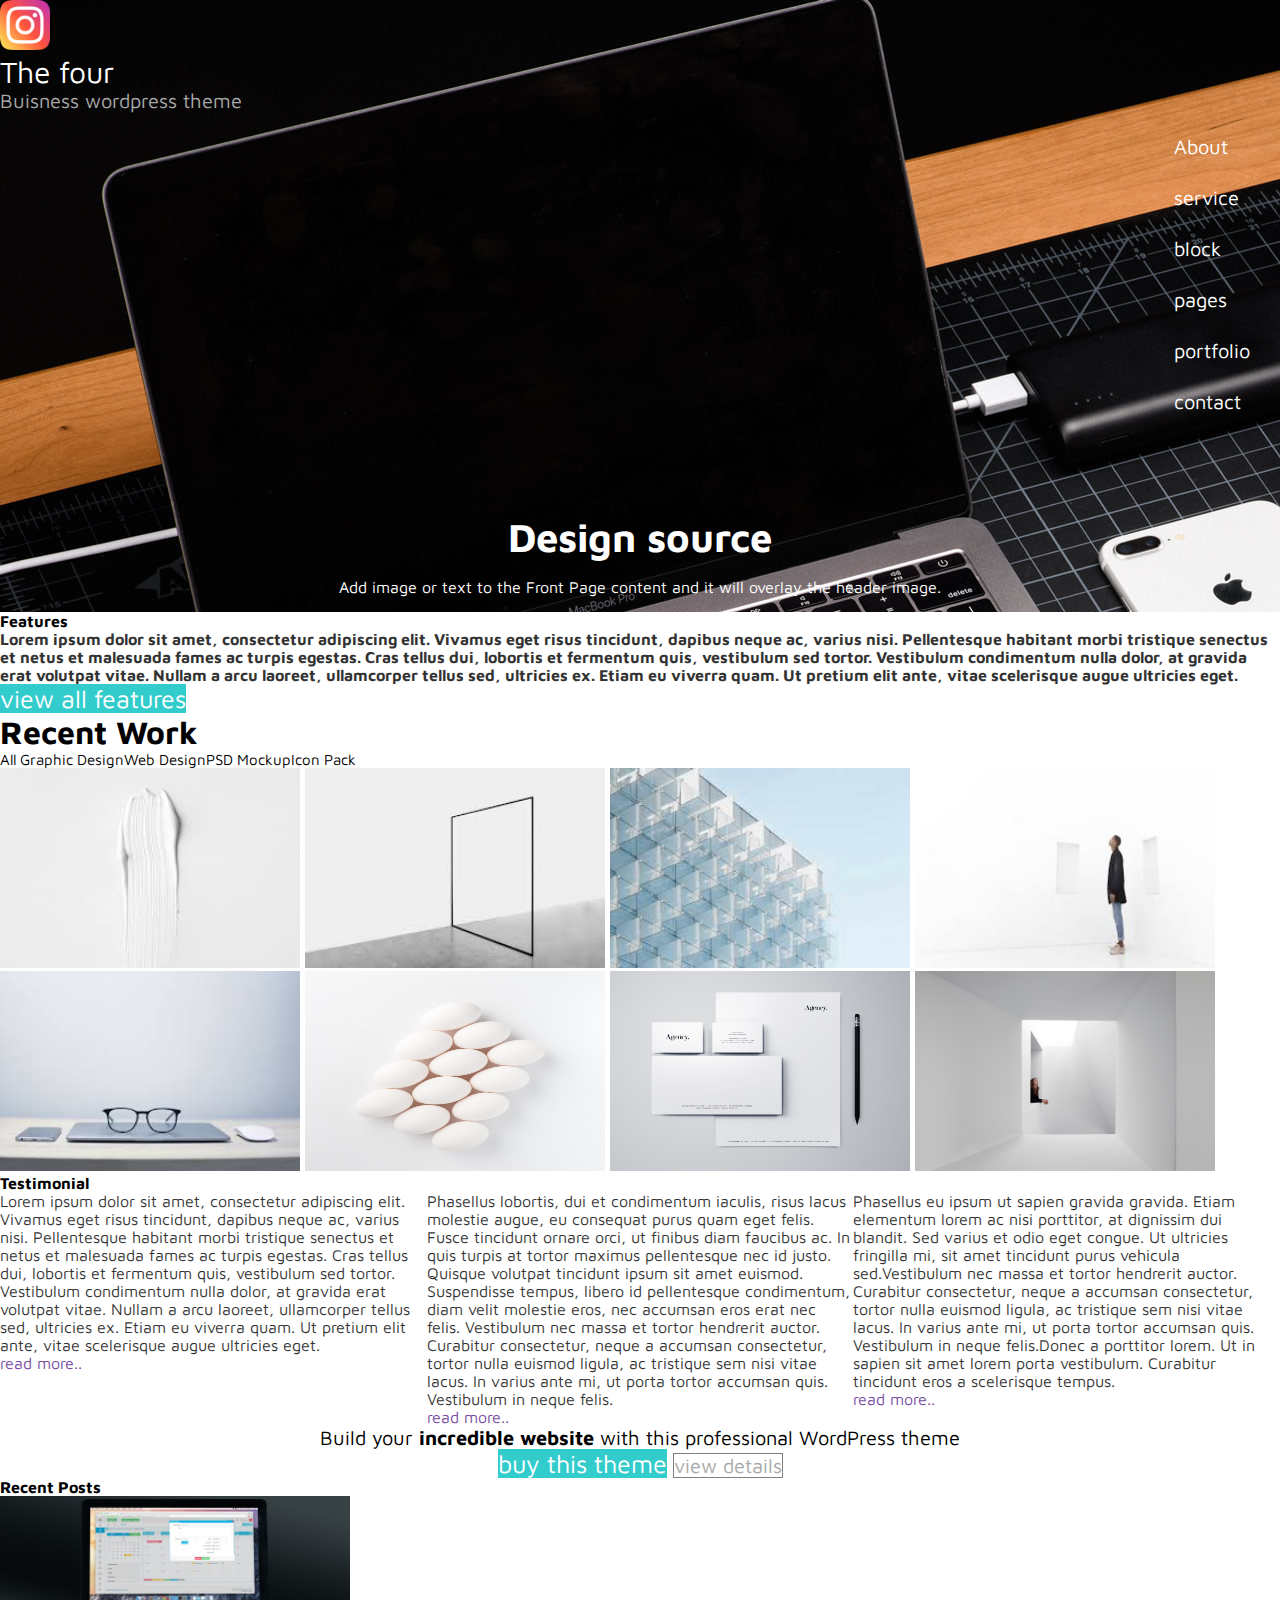
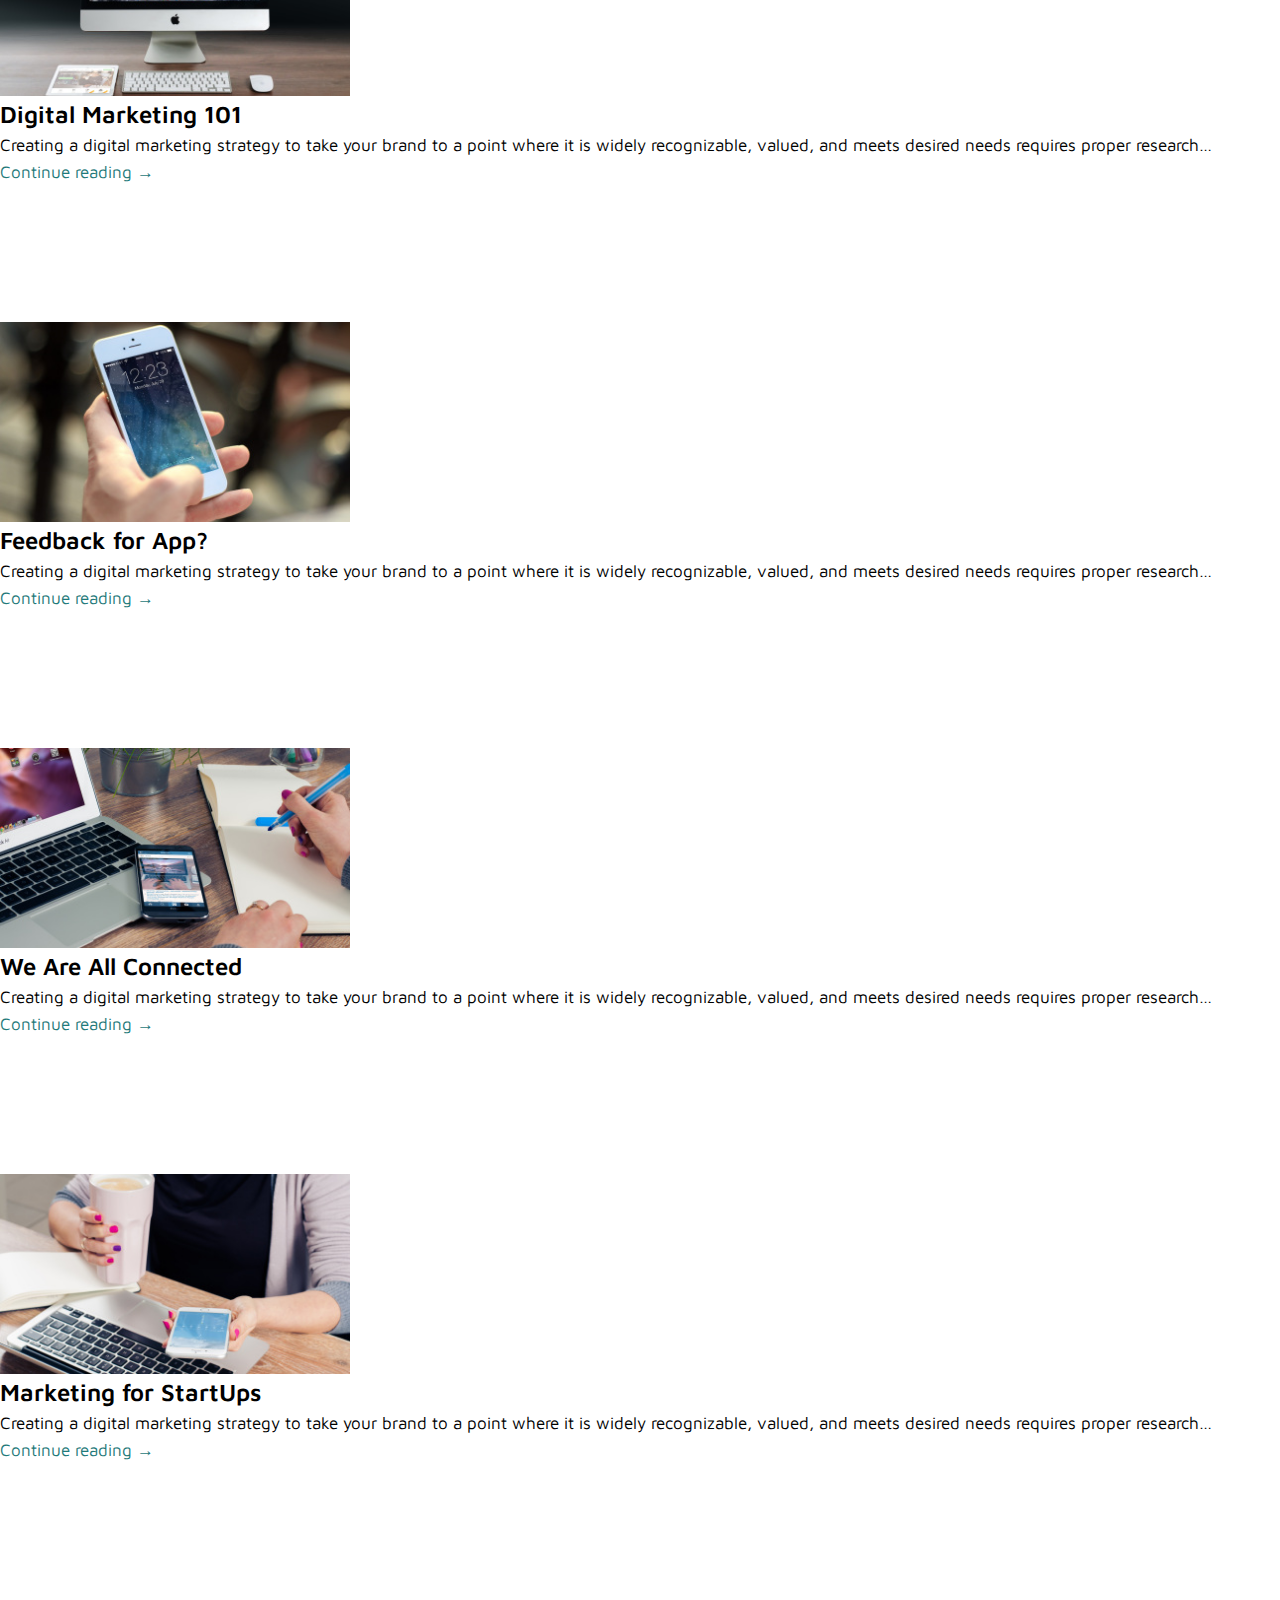
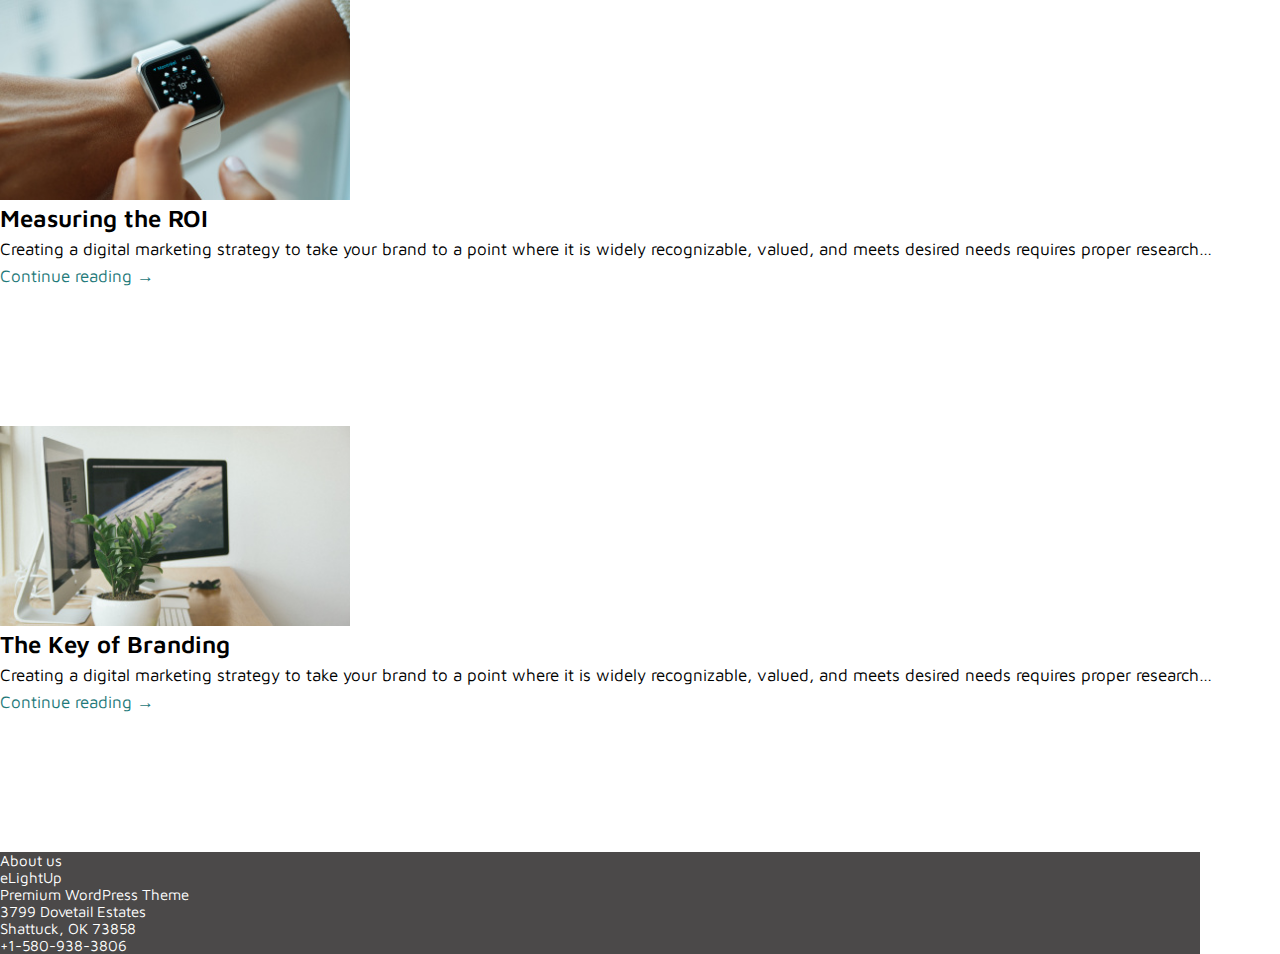
==== ex2/index.html @ 0f2da792 "ex2" ====
﻿<!DOCTYPE html>
<html>

<head>
	<title>Template1</title>
	<link rel="stylesheet" type="text/css" href="style.css">
	<link href="https://fonts.googleapis.com/css?family=Abel|Abril+Fatface|Maven+Pro&display=swap" rel="stylesheet">
	<link href="https://fonts.googleapis.com/css?family=Catamaran:200,300,400,700&display=swap" rel="stylesheet">
</head>

<body>
	<header>
		<nav>
			<ul class="logo-nav">
				<li><a href="index.html"><img width="50" height="50" class="logo-img"
							src="./res/instagram.png"></a>
				</li>
				<li>
					<p id="name-afterlogo">The four</p>
					<p id="desc-after-logo">Buisness wordpress theme</p>
				</li>
			</ul>
			<ul class="nav-bar">
				<li class="nav-btn" class="margin-list"><a href="">About</a></li>
				<li><a class="nav-btn" href="">service</a></li>
				<li><a class="nav-btn" href="">block</a></li>
				<li><a class="nav-btn" href="">pages</a></li>
				<li><a class="nav-btn" href="">portfolio</a></li>
				<li><a class="nav-btn" href="">contact</a></li>
			</ul>

		</nav>
		<section class="head">
			<div>
				<h1>Design source</h1>
				<p>Add image or text to the Front Page content and it will overlay the header image.</p>
			</div>
		</section>

	</header>
	<main>


		<section class="title">
			<h2>Features</h2>
			<section><strong>Lorem ipsum dolor sit amet, consectetur adipiscing elit. Vivamus eget risus tincidunt,
					dapibus neque ac, varius nisi. Pellentesque habitant morbi tristique senectus et netus et malesuada
					fames ac turpis egestas. Cras tellus dui, lobortis et fermentum quis, vestibulum sed tortor.
					Vestibulum condimentum nulla dolor, at gravida erat volutpat vitae. Nullam a arcu laoreet,
					ullamcorper tellus sed, ultricies ex. Etiam eu viverra quam. Ut pretium elit ante, vitae scelerisque
					augue ultricies eget.</strong></section>
			<p>
				<a class="button" href="features.html">view all features</a>
			</p>
		</section>


		<section class="gallery">
			<h2>Recent Work</h2>
			<div class="menu">All Graphic DesignWeb DesignPSD MockupIcon Pack</div>
			<div class="photo">

				<a href=""><img width="300" height="200"
						src="./res/image1.jpg"></a>
				<a href=""><img width="300" height="200"
						src="./res/image2.jpg"></a>
				<a href=""><img width="300" height="200"
						src="./res/image3.jpg"></a>
				<a href=""><img width="300" height="200"
						src="./res/image4.jpg"></a><br>
				<a href=""><img width="300" height="200"
						src="./res/image5.jpg"></a>
				<a href=""><img width="300" height="200"
						src="./res/image6.jpg"></a>
				<a href=""><img width="300" height="200"
						src="./res/image7.jpg"></a>
				<a href=""><img width="300" height="200"
						src="./res/image8.jpg"></a>

			</div>
		</section>


		<section class="title">
			<h2>Testimonial</h2>
			<section class="testimonial">
				<div>
					<p>Lorem ipsum dolor sit amet, consectetur adipiscing elit. Vivamus eget risus tincidunt, dapibus
						neque ac, varius nisi. Pellentesque habitant morbi tristique senectus et netus et malesuada
						fames ac turpis egestas. Cras tellus dui, lobortis et fermentum quis, vestibulum sed tortor.
						Vestibulum condimentum nulla dolor, at gravida erat volutpat vitae. Nullam a arcu laoreet,
						ullamcorper tellus sed, ultricies ex. Etiam eu viverra quam. Ut pretium elit ante, vitae
						scelerisque augue ultricies eget. </p>
					<a href="">read more..</a>
				</div>
				<div>
					<p>Phasellus lobortis, dui et condimentum iaculis, risus lacus molestie augue, eu consequat purus
						quam eget felis. Fusce tincidunt ornare orci, ut finibus diam faucibus ac. In quis turpis at
						tortor maximus pellentesque nec id justo. Quisque volutpat tincidunt ipsum sit amet euismod.
						Suspendisse tempus, libero id pellentesque condimentum, diam velit molestie eros, nec accumsan
						eros erat nec felis. Vestibulum nec massa et tortor hendrerit auctor. Curabitur consectetur,
						neque a accumsan consectetur, tortor nulla euismod ligula, ac tristique sem nisi vitae lacus. In
						varius ante mi, ut porta tortor accumsan quis. Vestibulum in neque felis. </p>
					<a href="">read more..</a>
				</div>
				<div>
					<p>Phasellus eu ipsum ut sapien gravida gravida. Etiam elementum lorem ac nisi porttitor, at
						dignissim dui blandit. Sed varius et odio eget congue. Ut ultricies fringilla mi, sit amet
						tincidunt purus vehicula sed.Vestibulum nec massa et tortor hendrerit auctor. Curabitur
						consectetur, neque a accumsan consectetur, tortor nulla euismod ligula, ac tristique sem nisi
						vitae lacus. In varius ante mi, ut porta tortor accumsan quis. Vestibulum in neque felis.Donec a
						porttitor lorem. Ut in sapien sit amet lorem porta vestibulum. Curabitur tincidunt eros a
						scelerisque tempus.</p>
					<a href="">read more..</a>
				</div>
			</section>

		</section>


		<section class="call-to-action">
			<p>Build your <b>incredible website</b> with this professional WordPress theme</p>
			<p>
				<a class="button" href="features.html">buy this theme</a>
				<a class="button-transparent" href="features.html">view details</a>
			</p>
		</section>


		<section class="title">
			<h2>Recent Posts</h2>
		</section>


		<div class="wrapper">
			<div class="colomn-one-third">
				<div>
					<img width="350" height="200"
						src="./res/blog-1.jpg">
				</div>
				<div class="link-title-div">
					<a class="link-title" href="">Digital Marketing 101</a>
				</div>

				<div class="p-div">
					<p>
						Creating a digital marketing strategy to take your brand to a point where it is widely
						recognizable, valued, and meets desired needs requires proper research…
					</p>
				</div>
				<div>
					<a class="con-reading" href="">Continue reading →</a>

				</div>
			</div>

			<div class="colomn-one-third">
				<div>
					<img width="350" height="200"
						src="./res/blog-2.jpg">
				</div>
				<div class="link-title-div">
					<a class="link-title" href="">Feedback for App?</a>
				</div>

				<div class="p-div">
					<p>
						Creating a digital marketing strategy to take your brand to a point where it is widely
						recognizable, valued, and meets desired needs requires proper research…
					</p>
				</div>
				<div>
					<a class="con-reading" href="">Continue reading →</a>

				</div>
			</div>

			<div class="colomn-one-third">
				<div>
					<img width="350" height="200"
						src="./res/blog-3.jpg">
				</div>
				<div class="link-title-div">
					<a class="link-title" href="">We Are All Connected</a>
				</div>

				<div class="p-div">
					<p>
						Creating a digital marketing strategy to take your brand to a point where it is widely
						recognizable, valued, and meets desired needs requires proper research…
					</p>
				</div>
				<div>
					<a class="con-reading" href="">Continue reading →</a>

				</div>
			</div>



			<div class="colomn-one-third">
				<div>
					<img width="350" height="200"
						src="./res/blog-4.jpg">
				</div>
				<div class="link-title-div">
					<a class="link-title" href="">Marketing for StartUps</a>
				</div>

				<div class="p-div">
					<p>
						Creating a digital marketing strategy to take your brand to a point where it is widely
						recognizable, valued, and meets desired needs requires proper research…
					</p>
				</div>
				<div>
					<a class="con-reading" href="">Continue reading →</a>

				</div>
			</div>



			<div class="colomn-one-third">
				<div>
					<img width="350" height="200"
						src="./res/blog-5.jpg">
				</div>
				<div class="link-title-div">
					<a class="link-title" href="">Measuring the ROI</a>
				</div>

				<div class="p-div">
					<p>
						Creating a digital marketing strategy to take your brand to a point where it is widely
						recognizable, valued, and meets desired needs requires proper research…
					</p>
				</div>
				<div>
					<a class="con-reading" href="">Continue reading →</a>

				</div>
			</div>



			<div class="colomn-one-third">
				<div>
					<img width="350" height="200"
						src="./res/blog-6.jpg">
				</div>
				<div class="link-title-div">
					<a class="link-title" href="">The Key of Branding</a>
				</div>

				<div class="p-div">
					<p>
						Creating a digital marketing strategy to take your brand to a point where it is widely
						recognizable, valued, and meets desired needs requires proper research…
					</p>
				</div>
				<div>
					<a class="con-reading" href="">Continue reading →</a>

				</div>
			</div>
		</div>

	</main>

	<footer>
		<div class="wrap-footer">
			<ul>
				<li>About us</li>
				<li>eLightUp</li>
				<li>Premium WordPress Theme</li>
				<li>3799 Dovetail Estates</li>
				<li>Shattuck, OK 73858</li>
				<li>+1-580-938-3806</li>
			</ul>
		</div>
	</footer>

</body>

</html>
---- ex2/style.css ----
html, body, div, span, object, iframe,
h1, h2, h3, h4, h5, h6, p, blockquote, pre,
abbr, address, cite, code,
del, dfn, em, img, ins, kbd, q, samp,
small, strong, sub, sup, var,
b, i,
dl, dt, dd, ol, ul, li,
fieldset, form, label, legend,
table, caption, tbody, tfoot, thead, tr, th, td,
article, aside, canvas, details, figcaption, figure, 
footer, header, hgroup, menu, nav, section, summary,
time, mark, audio, video {
    margin:0;
    padding:0;
    border:0;
    outline:0;
    font-size:100%;
    vertical-align:baseline;
    background:transparent;
}



/* MY CODE */
*{
    text-decoration: none;
    list-style: none;
}
header{
    height: ;  
    background-image: url('./res/1.jpg');
    background-repeat: ;
    background-position: ;
    background-size: ;
    
}
header nav{
    height: ;

}
header nav ul{
    display: ;
}
header nav ul li{
    color: grey;
    display:;
    padding:;
    font-family: Maven Pro ; 
}
header nav ul li a,p{
    color: white;
    font-size: 20px;
}
#name-afterlogo {
    font-size: 30px;
}
#desc-after-logo {
    color: darkgrey;
    
}
.nav-btn:hover{
    opacity: 0.8;
    transition:0.3s ease; 
}

.logo-img{
    width: 50px;
    height:50px;
}

header nav  .nav-bar{
    width:fit-content;
    float: right;
    margin-right: 30px;
    line-height: 50px;
    padding-top: 10px;


}
header nav  .logo-nav {
    width:fit-content;

}
.head div{
    padding-top: 400px;
    text-align: center;
    line-height: 50px;
}

section div h1{
    color: white;
    font-family: maven pro;
    font-size: 40px;
}

section div p{
    color: white;
    font-family: maven pro;
    font-size: 16px;

}


/*Main*/

main{
    height: fit-content;
    background-color: white;
    margin:;
    display: block;
}
main .title{
    padding:;
    text-align: ;
    font-family: maven pro;

}
main .title h2{
    font-size: ;
}
main .title section{
    padding-top: ;
    opacity: 0.8;
    padding-bottom: ;
    margin-bottom: ;
    display: block;
    line-height: ;
}
.button{
    margin:;
    width: ;
    text-align: ;
    font-size: 25px;
    padding:;
    color: white;
    background-color: rgba(51, 204, 204,1) ;
    border-radius: ;
    cursor:pointer;
}
.button:hover{
    background-color: #1f7a7a ;
    cursor:pointer;
    transition:0.4s ease; 
}
.button-transparent{
    margin:;
    width: ;
    text-align: ;
    font-size: ;
    padding:;
    color: darkgrey;
    background-color: rgba(51, 204, 204,0) ;
    border:1px solid grey;
    border-radius: ;
    cursor:pointer;
}
.button-transparent:hover{
    background-color: rgba(51, 204, 204,1) ;
    cursor:pointer;
    color: white;
    border:1px solid rgba(51, 204, 204,1);
    transition:0.4s ease; 
}

main .gallery{
    padding:;
    text-align: ;
    font-family: maven pro;

}
main .gallery h2{
    font-size: 32px;
}
.gallery .menu{
    padding-top: ;
    font-size: 15px;
    opacity:;
    padding-bottom: ;
}
.photo{
    display: block;
}

.title .testimonial{
    column-count: 3;
    padding-bottom: ;
    display: flex;
}
.title .testimonial p {
    color: black;
    text-align: left;

}
.title .testimonial div{
    padding-left: ;
    padding-right: ;
    width:fit-content;
    align-items: flex-start;
}
.title .testimonial a{
   float:;
}
.call-to-action {
    padding:0px;
}

.call-to-action p{
    color: black;
    font-size: ;
    padding:;
    text-align: center;
    font-family: maven pro;
}






.colomn-one-third{
    width:;
    height:426px;
    padding:;
    display: inline-block;
}
.link-title-div{
    padding:;
}
.link-title{
    font-size: 24px;
    font-family: maven pro;
    font-weight: 600;
    color: black;   
    
}
.p-div{
    padding-bottom: ;
}
.colomn-one-third div p {
    color: black;
    margin:;
    font-size: 17px;
    font-family: maven pro;
    line-height: 34px;
}
.con-reading {
    font-size: 17px;
    font-family: maven pro;
    color: #1f7a7a;
}
.wrapper {
    align-self: center;
    margin:;
}
.colomn-one-third div img{
    border-radius: ;
}

footer{
    width: calc(100% - 80px);
    height: fit-content;
    padding:;
    margin-top:;
    background-color: rgb(75, 73, 73);
    overflow:;
}
.wrap-footer{
    margin-left: ;
}
footer ul{
    width: ;
    float:;
    padding-left: ;
    color: white;
}
footer ul li {
    line-height:;
    font-size: 15px;
    font-family: maven pro;
    color:white;

}
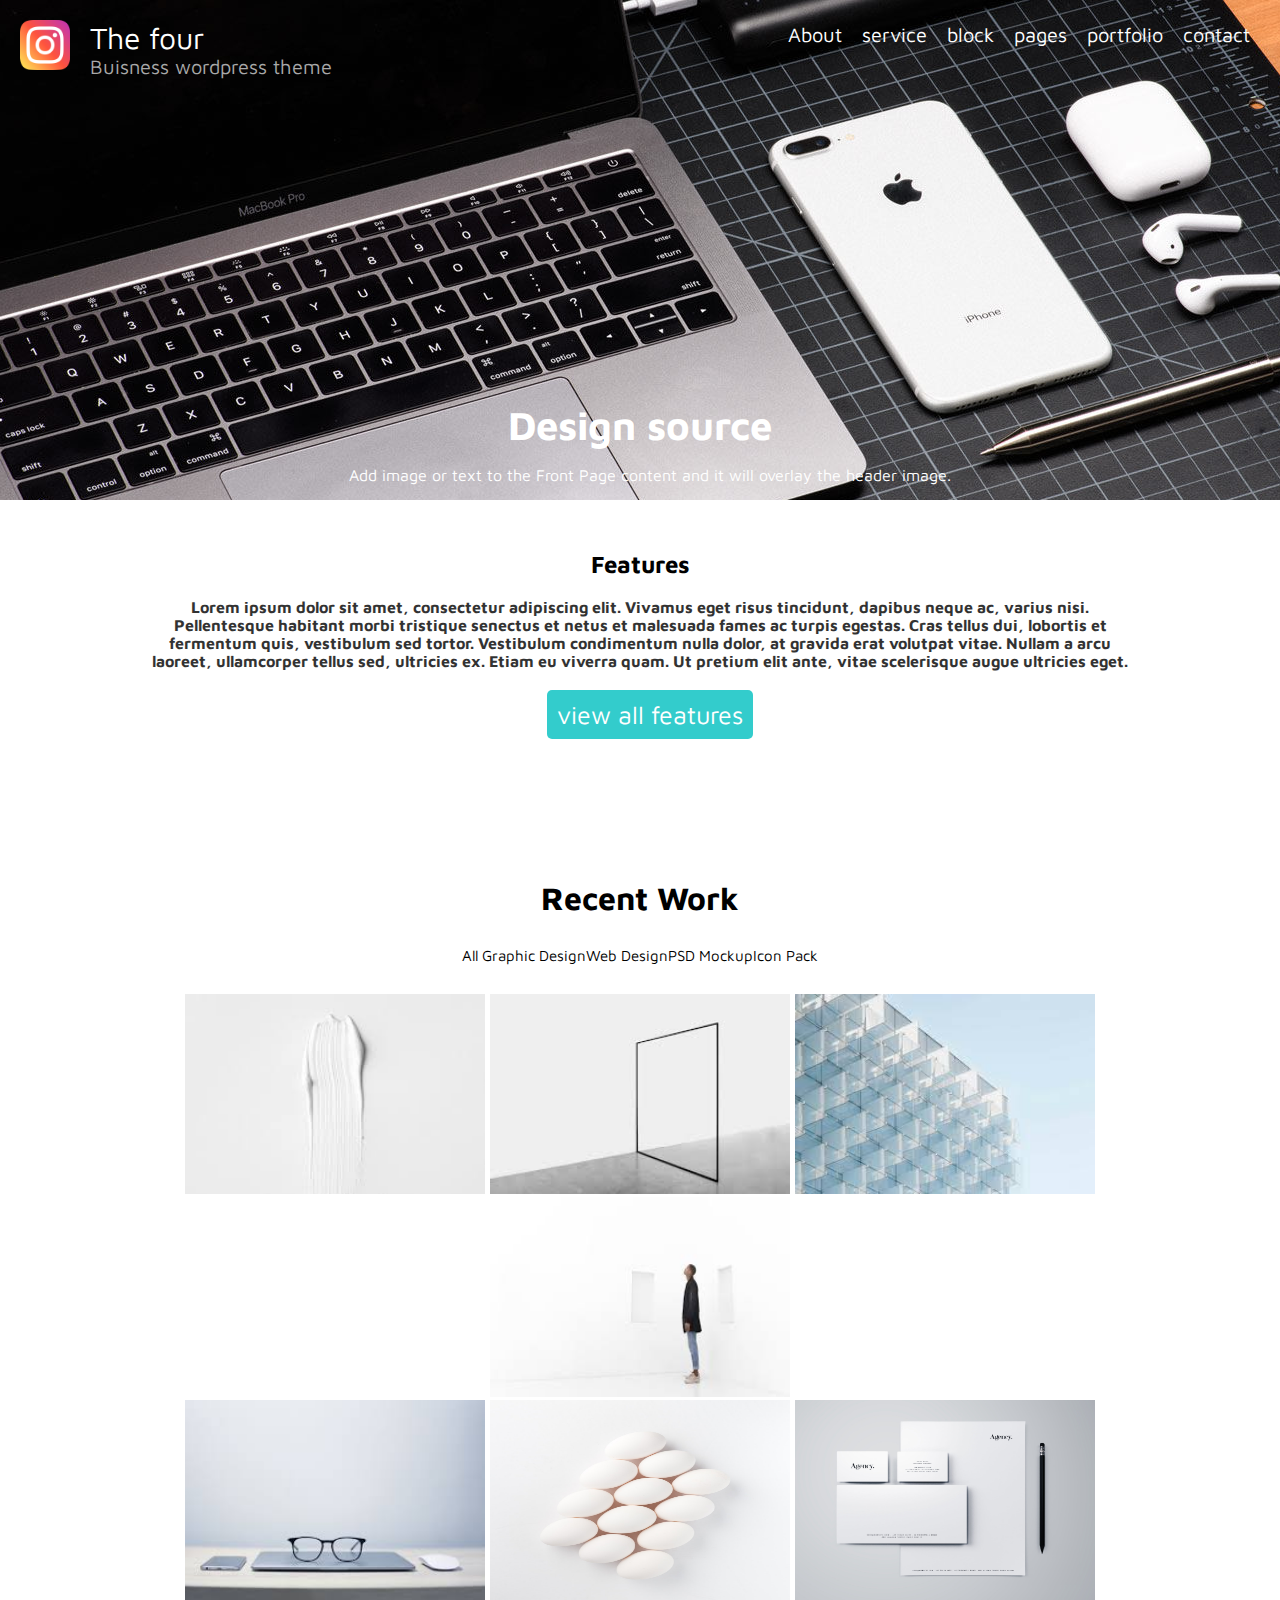
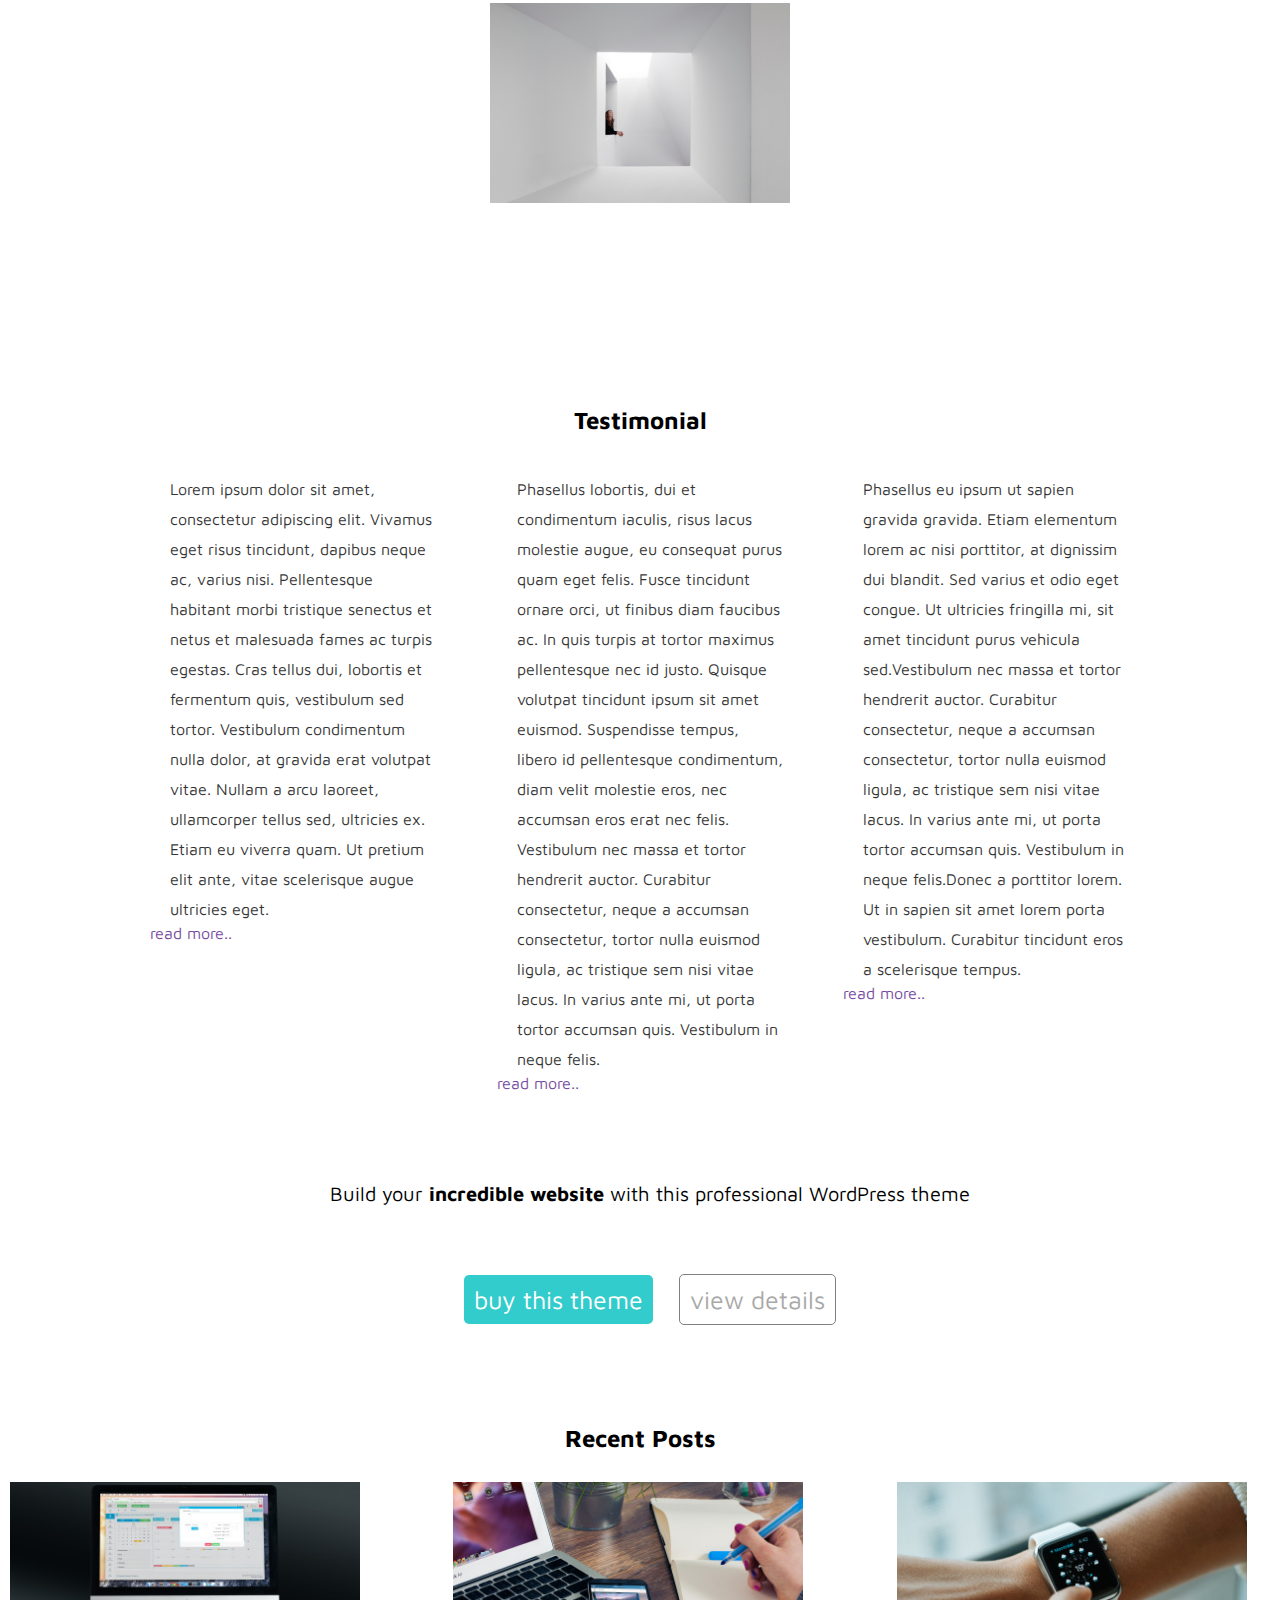
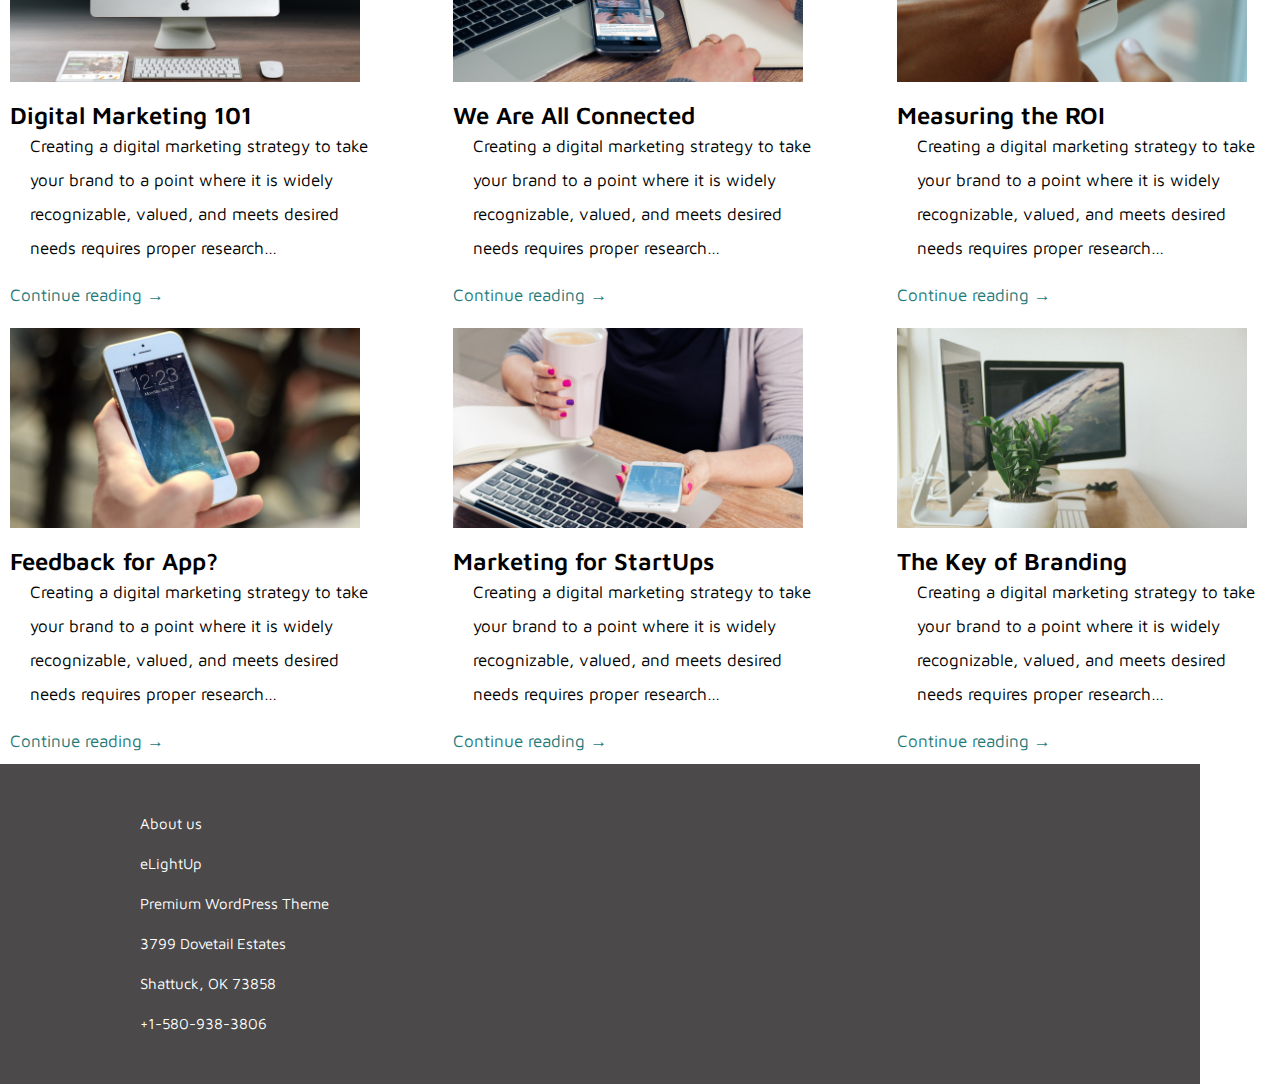
==== commit 39bb8078: "ex5" ====
--- a/ex2/index.html
+++ b/ex2/index.html
@@ -1,4 +1,4 @@
-﻿<!DOCTYPE html>
+<!DOCTYPE html>
 <html>
 
 <head>
--- a/ex2/style.css
+++ b/ex2/style.css
@@ -30,9 +30,13 @@
     height: ;  
     background-image: url('./res/1.jpg');
     background-repeat: ;
-    background-position: ;
+    background-position: center;
     background-size: ;
+    object-fit: scale-down;
     
+}
+h2,section{
+    text-align : center;
 }
 header nav{
     height: ;
@@ -46,13 +50,16 @@
     display:;
     padding:;
     font-family: Maven Pro ; 
+    float: left;
 }
 header nav ul li a,p{
     color: white;
     font-size: 20px;
+    margin-left: 20px;
 }
 #name-afterlogo {
     font-size: 30px;
+    padding-top: 20px;
 }
 #desc-after-logo {
     color: darkgrey;
@@ -66,6 +73,7 @@
 .logo-img{
     width: 50px;
     height:50px;
+    padding-top: 20px;
 }
 
 header nav  .nav-bar{
@@ -116,26 +124,34 @@
 
 }
 main .title h2{
-    font-size: ;
+    font-size: 1.5em;
+    text-align: center;
+    padding:50px 100px 20px 100px;
+
 }
 main .title section{
     padding-top: ;
     opacity: 0.8;
-    padding-bottom: ;
+    padding-bottom: 30px;
     margin-bottom: ;
     display: block;
     line-height: ;
-}
+    text-align: center;
+    margin-left: 150px;
+    margin-right:150px;
+
+}
+
 .button{
-    margin:;
-    width: ;
-    text-align: ;
+    margin: 10px;
+    text-align: center;
     font-size: 25px;
-    padding:;
+    padding:10px;
     color: white;
     background-color: rgba(51, 204, 204,1) ;
-    border-radius: ;
+    border-radius: 5px;
     cursor:pointer;
+
 }
 .button:hover{
     background-color: #1f7a7a ;
@@ -143,15 +159,15 @@
     transition:0.4s ease; 
 }
 .button-transparent{
-    margin:;
+    margin: 10px;
     width: ;
-    text-align: ;
-    font-size: ;
-    padding:;
+    text-align: center;
+    font-size: 25px;
+    padding:10px;
     color: darkgrey;
     background-color: rgba(51, 204, 204,0) ;
     border:1px solid grey;
-    border-radius: ;
+    border-radius: 5px ;
     cursor:pointer;
 }
 .button-transparent:hover{
@@ -163,8 +179,8 @@
 }
 
 main .gallery{
-    padding:;
-    text-align: ;
+    padding: 150px;
+    text-align: center;
     font-family: maven pro;
 
 }
@@ -172,10 +188,10 @@
     font-size: 32px;
 }
 .gallery .menu{
-    padding-top: ;
+    padding-top: 30px;
     font-size: 15px;
     opacity:;
-    padding-bottom: ;
+    padding-bottom: 30px ;
 }
 .photo{
     display: block;
@@ -183,12 +199,16 @@
 
 .title .testimonial{
     column-count: 3;
+    padding-top: 20px;
     padding-bottom: ;
     display: flex;
+    column-gap: 60px;
+    text-align: center;
 }
 .title .testimonial p {
     color: black;
     text-align: left;
+    line-height: 30px;
 
 }
 .title .testimonial div{
@@ -198,33 +218,32 @@
     align-items: flex-start;
 }
 .title .testimonial a{
-   float:;
+   float: left;
 }
 .call-to-action {
-    padding:0px;
+    padding:20px;
+    
 }
 
 .call-to-action p{
     color: black;
     font-size: ;
-    padding:;
-    text-align: center;
-    font-family: maven pro;
-}
-
-
-
-
+    padding: 40px;
+    text-align: center;
+    font-family: maven pro;
+    overflow: auto;
+}
 
 
 .colomn-one-third{
-    width:;
+    width: ;
     height:426px;
-    padding:;
+    padding: 10px;
+    float: left; 
     display: inline-block;
 }
 .link-title-div{
-    padding:;
+    margin-top : 15px;
 }
 .link-title{
     font-size: 24px;
@@ -234,11 +253,11 @@
     
 }
 .p-div{
-    padding-bottom: ;
+    padding-bottom: 20px;
 }
 .colomn-one-third div p {
     color: black;
-    margin:;
+    margin: 0, 30%,0,30%;
     font-size: 17px;
     font-family: maven pro;
     line-height: 34px;
@@ -250,7 +269,10 @@
 }
 .wrapper {
     align-self: center;
+    column-count :3;
+    column-gap: 50px;
     margin:;
+    text-align: left;
 }
 .colomn-one-third div img{
     border-radius: ;
@@ -265,18 +287,22 @@
     overflow:;
 }
 .wrap-footer{
-    margin-left: ;
+    margin-left: 140px ;
+    padding-top: 40px;
+    padding-bottom : 40px;
 }
 footer ul{
     width: ;
     float:;
     padding-left: ;
     color: white;
+
 }
 footer ul li {
-    line-height:;
+    line-height: 40px;
     font-size: 15px;
     font-family: maven pro;
     color:white;
 
+
 }